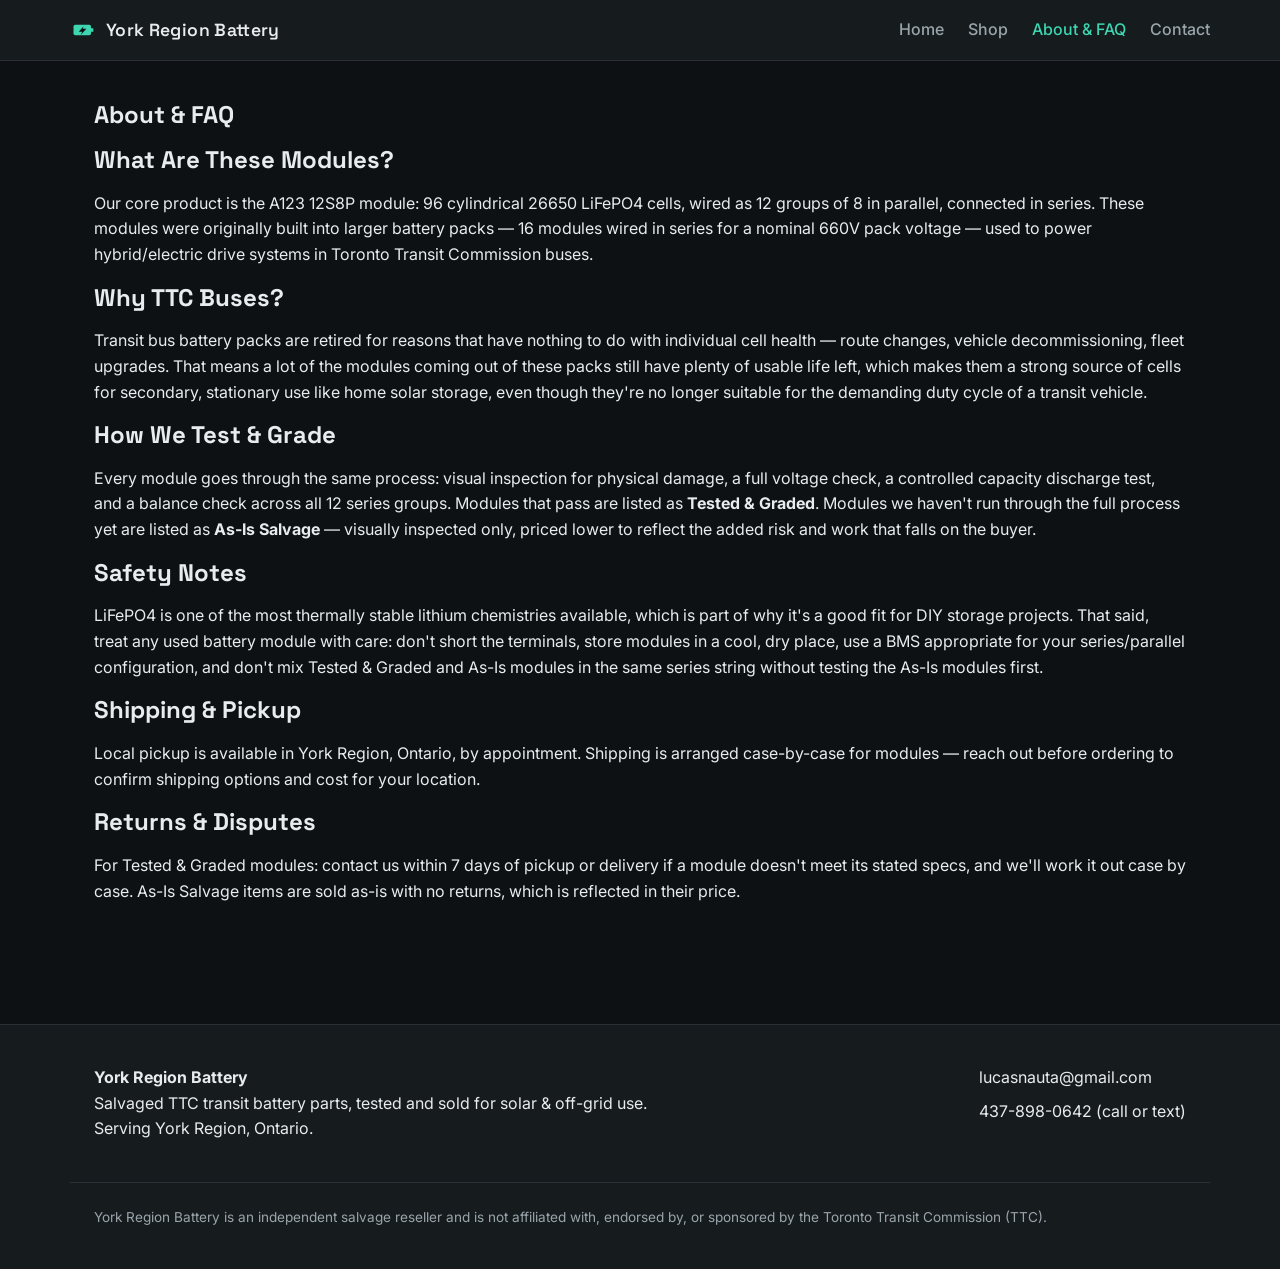
==== about.html @ 5087987e "Add About & FAQ page" ====
<!DOCTYPE html>
<html lang="en">
<head>
  <meta charset="UTF-8">
  <meta name="viewport" content="width=device-width, initial-scale=1.0">
  <title>About &amp; FAQ | York Region Battery</title>
  <meta name="description" content="What A123 LiFePO4 modules are, why they come from TTC transit buses, how York Region Battery tests and grades them, and our safety, shipping, and return policies.">
  <link rel="icon" type="image/svg+xml" href="favicon.svg">
  <link rel="preconnect" href="https://fonts.googleapis.com">
  <link rel="preconnect" href="https://fonts.gstatic.com" crossorigin>
  <link href="https://fonts.googleapis.com/css2?family=Space+Grotesk:wght@500;700&family=Inter:wght@400;500;600&display=swap" rel="stylesheet">
  <link rel="stylesheet" href="css/style.css">
</head>
<body>
  <header class="site-header">
    <div class="container site-header__inner">
      <a class="brand" href="index.html">
        <img class="brand__mark" src="images/placeholders/brand-mark.svg" alt="" width="28" height="28">
        <span class="brand__name">York Region Battery</span>
      </a>
      <nav class="site-nav" aria-label="Primary">
        <a href="index.html">Home</a>
        <a href="shop.html">Shop</a>
        <a href="about.html" aria-current="page">About &amp; FAQ</a>
        <a href="contact.html">Contact</a>
      </nav>
    </div>
  </header>

  <main class="container">
    <section class="page-section">
      <h1>About &amp; FAQ</h1>

      <h2>What Are These Modules?</h2>
      <p>Our core product is the A123 12S8P module: 96 cylindrical 26650 LiFePO4 cells, wired as 12 groups of 8 in parallel, connected in series. These modules were originally built into larger battery packs — 16 modules wired in series for a nominal 660V pack voltage — used to power hybrid/electric drive systems in Toronto Transit Commission buses.</p>

      <h2>Why TTC Buses?</h2>
      <p>Transit bus battery packs are retired for reasons that have nothing to do with individual cell health — route changes, vehicle decommissioning, fleet upgrades. That means a lot of the modules coming out of these packs still have plenty of usable life left, which makes them a strong source of cells for secondary, stationary use like home solar storage, even though they're no longer suitable for the demanding duty cycle of a transit vehicle.</p>

      <h2>How We Test &amp; Grade</h2>
      <p>Every module goes through the same process: visual inspection for physical damage, a full voltage check, a controlled capacity discharge test, and a balance check across all 12 series groups. Modules that pass are listed as <strong>Tested &amp; Graded</strong>. Modules we haven't run through the full process yet are listed as <strong>As-Is Salvage</strong> — visually inspected only, priced lower to reflect the added risk and work that falls on the buyer.</p>

      <h2>Safety Notes</h2>
      <p>LiFePO4 is one of the most thermally stable lithium chemistries available, which is part of why it's a good fit for DIY storage projects. That said, treat any used battery module with care: don't short the terminals, store modules in a cool, dry place, use a BMS appropriate for your series/parallel configuration, and don't mix Tested &amp; Graded and As-Is modules in the same series string without testing the As-Is modules first.</p>

      <h2>Shipping &amp; Pickup</h2>
      <p>Local pickup is available in York Region, Ontario, by appointment. Shipping is arranged case-by-case for modules — reach out before ordering to confirm shipping options and cost for your location.</p>

      <h2>Returns &amp; Disputes</h2>
      <p>For Tested &amp; Graded modules: contact us within 7 days of pickup or delivery if a module doesn't meet its stated specs, and we'll work it out case by case. As-Is Salvage items are sold as-is with no returns, which is reflected in their price.</p>
    </section>
  </main>

  <footer class="site-footer">
    <div class="container site-footer__inner">
      <div class="site-footer__brand">
        <strong>York Region Battery</strong>
        <p>Salvaged TTC transit battery parts, tested and sold for solar &amp; off-grid use.<br>Serving York Region, Ontario.</p>
      </div>
      <div class="site-footer__contact">
        <a href="mailto:lucasnauta@gmail.com">lucasnauta@gmail.com</a>
        <a href="tel:+14378980642">437-898-0642 (call or text)</a>
      </div>
    </div>
    <div class="container site-footer__legal">
      <p>York Region Battery is an independent salvage reseller and is not affiliated with, endorsed by, or sponsored by the Toronto Transit Commission (TTC).</p>
    </div>
  </footer>
</body>
</html>
---- css/style.css ----
/* ---------- Reset & Base ---------- */
*, *::before, *::after { box-sizing: border-box; }
html { font-size: 16px; }
body {
  margin: 0;
  font-family: var(--font-body);
  background-color: var(--color-bg);
  color: var(--color-text);
  line-height: 1.6;
}
img { max-width: 100%; display: block; }
a { color: var(--color-accent); text-decoration: none; }
a:hover { text-decoration: underline; }
h1, h2, h3 { font-family: var(--font-heading); line-height: 1.2; margin: 0 0 var(--space-sm); }
p { margin: 0 0 var(--space-sm); }

/* ---------- Design Tokens ---------- */
:root {
  --color-bg: #0e1113;
  --color-surface: #161b1e;
  --color-surface-alt: #1d2327;
  --color-border: #2a3136;
  --color-text: #e8ecee;
  --color-text-muted: #9aa5ab;
  --color-accent: #3dd6b0;
  --color-accent-dark: #27a885;
  --color-badge-tested-bg: rgba(61, 214, 176, 0.15);
  --color-badge-tested-text: #3dd6b0;
  --color-badge-asis-bg: rgba(154, 165, 171, 0.15);
  --color-badge-asis-text: #9aa5ab;

  --font-heading: 'Space Grotesk', system-ui, sans-serif;
  --font-body: 'Inter', system-ui, sans-serif;

  --space-xs: 0.5rem;
  --space-sm: 1rem;
  --space-md: 1.5rem;
  --space-lg: 2.5rem;
  --space-xl: 4rem;

  --max-width: 1140px;
  --radius: 8px;
}

/* ---------- Layout ---------- */
.container { max-width: var(--max-width); margin: 0 auto; padding: 0 var(--space-md); }
.page-section { padding: var(--space-lg) 0; }

/* ---------- Header ---------- */
.site-header { border-bottom: 1px solid var(--color-border); background-color: var(--color-surface); }
.site-header__inner { display: flex; align-items: center; justify-content: space-between; padding: var(--space-sm) 0; }
.brand { display: flex; align-items: center; gap: var(--space-xs); color: var(--color-text); }
.brand:hover { text-decoration: none; }
.brand__mark { width: 28px; height: 28px; }
.brand__name { font-family: var(--font-heading); font-weight: 600; font-size: 1.1rem; letter-spacing: 0.02em; }
.site-nav { display: flex; gap: var(--space-md); }
.site-nav a { color: var(--color-text-muted); font-weight: 500; }
.site-nav a:hover, .site-nav a[aria-current="page"] { color: var(--color-accent); }

/* ---------- Footer ---------- */
.site-footer { border-top: 1px solid var(--color-border); background-color: var(--color-surface); margin-top: var(--space-xl); padding: var(--space-lg) 0 var(--space-md); }
.site-footer__inner { display: flex; flex-wrap: wrap; gap: var(--space-lg); justify-content: space-between; }
.site-footer__contact a { display: block; color: var(--color-text); margin-bottom: var(--space-xs); }
.site-footer__legal { margin-top: var(--space-md); padding-top: var(--space-md); border-top: 1px solid var(--color-border); color: var(--color-text-muted); font-size: 0.85rem; }

/* ---------- Buttons ---------- */
.button { display: inline-block; padding: 0.65rem 1.25rem; border-radius: var(--radius); font-weight: 600; text-decoration: none; }
.button--primary { background-color: var(--color-accent); color: #04211b; }
.button--primary:hover { background-color: var(--color-accent-dark); text-decoration: none; }
.button--secondary { background-color: transparent; color: var(--color-text); border: 1px solid var(--color-border); }
.button--secondary:hover { border-color: var(--color-accent); color: var(--color-accent); text-decoration: none; }

/* ---------- Badges ---------- */
.badge { display: inline-block; padding: 0.2rem 0.6rem; border-radius: 999px; font-size: 0.75rem; font-weight: 600; letter-spacing: 0.02em; text-transform: uppercase; }
.badge--tested { background-color: var(--color-badge-tested-bg); color: var(--color-badge-tested-text); }
.badge--asis { background-color: var(--color-badge-asis-bg); color: var(--color-badge-asis-text); }

/* ---------- Catalog Grid & Cards ---------- */
.catalog-grid { display: grid; grid-template-columns: repeat(auto-fill, minmax(260px, 1fr)); gap: var(--space-md); margin-top: var(--space-lg); }
.listing-card { background-color: var(--color-surface); border: 1px solid var(--color-border); border-radius: var(--radius); overflow: hidden; display: flex; flex-direction: column; }
.listing-card__image { width: 100%; height: 160px; object-fit: contain; background-color: var(--color-surface-alt); padding: var(--space-md); }
.listing-card__body { padding: var(--space-md); display: flex; flex-direction: column; gap: var(--space-xs); }
.listing-card__title { font-size: 1.05rem; margin: var(--space-xs) 0 0; }
.listing-card__price { color: var(--color-text-muted); font-weight: 600; margin: 0; }
.listing-card__specs { width: 100%; border-collapse: collapse; font-size: 0.85rem; margin: var(--space-xs) 0; }
.listing-card__specs th { text-align: left; color: var(--color-text-muted); font-weight: 500; padding: 0.2rem 0.5rem 0.2rem 0; vertical-align: top; white-space: nowrap; }
.listing-card__specs td { padding: 0.2rem 0; }
.listing-card__description { font-size: 0.9rem; color: var(--color-text-muted); }
.listing-card__actions { display: flex; gap: var(--space-xs); margin-top: var(--space-xs); flex-wrap: wrap; }

/* ---------- Hero ---------- */
.hero { padding: var(--space-xl) 0; }
.hero h1 { font-size: 2.25rem; max-width: 40ch; }
.hero__subhead { max-width: 60ch; color: var(--color-text-muted); font-size: 1.1rem; }
.hero__actions { display: flex; gap: var(--space-sm); margin-top: var(--space-md); flex-wrap: wrap; }

/* ---------- Trust Points ---------- */
.trust-grid { display: grid; grid-template-columns: repeat(auto-fit, minmax(220px, 1fr)); gap: var(--space-md); margin: var(--space-lg) 0; }
.trust-card { background-color: var(--color-surface); border: 1px solid var(--color-border); border-radius: var(--radius); padding: var(--space-md); }
.trust-card h3 { font-size: 1.05rem; color: var(--color-accent); }

/* ---------- Filter Bar ---------- */
.filter-bar { display: flex; gap: var(--space-sm); align-items: center; flex-wrap: wrap; padding: var(--space-md) 0; border-bottom: 1px solid var(--color-border); }
.filter-bar select { background-color: var(--color-surface); color: var(--color-text); border: 1px solid var(--color-border); border-radius: var(--radius); padding: 0.5rem 0.75rem; }
.catalog-empty { padding: var(--space-lg) 0; color: var(--color-text-muted); text-align: center; }

/* ---------- Responsive ---------- */
@media (max-width: 768px) {
  .site-header__inner { flex-direction: column; align-items: flex-start; gap: var(--space-xs); }
  .site-nav { gap: var(--space-sm); flex-wrap: wrap; }
}
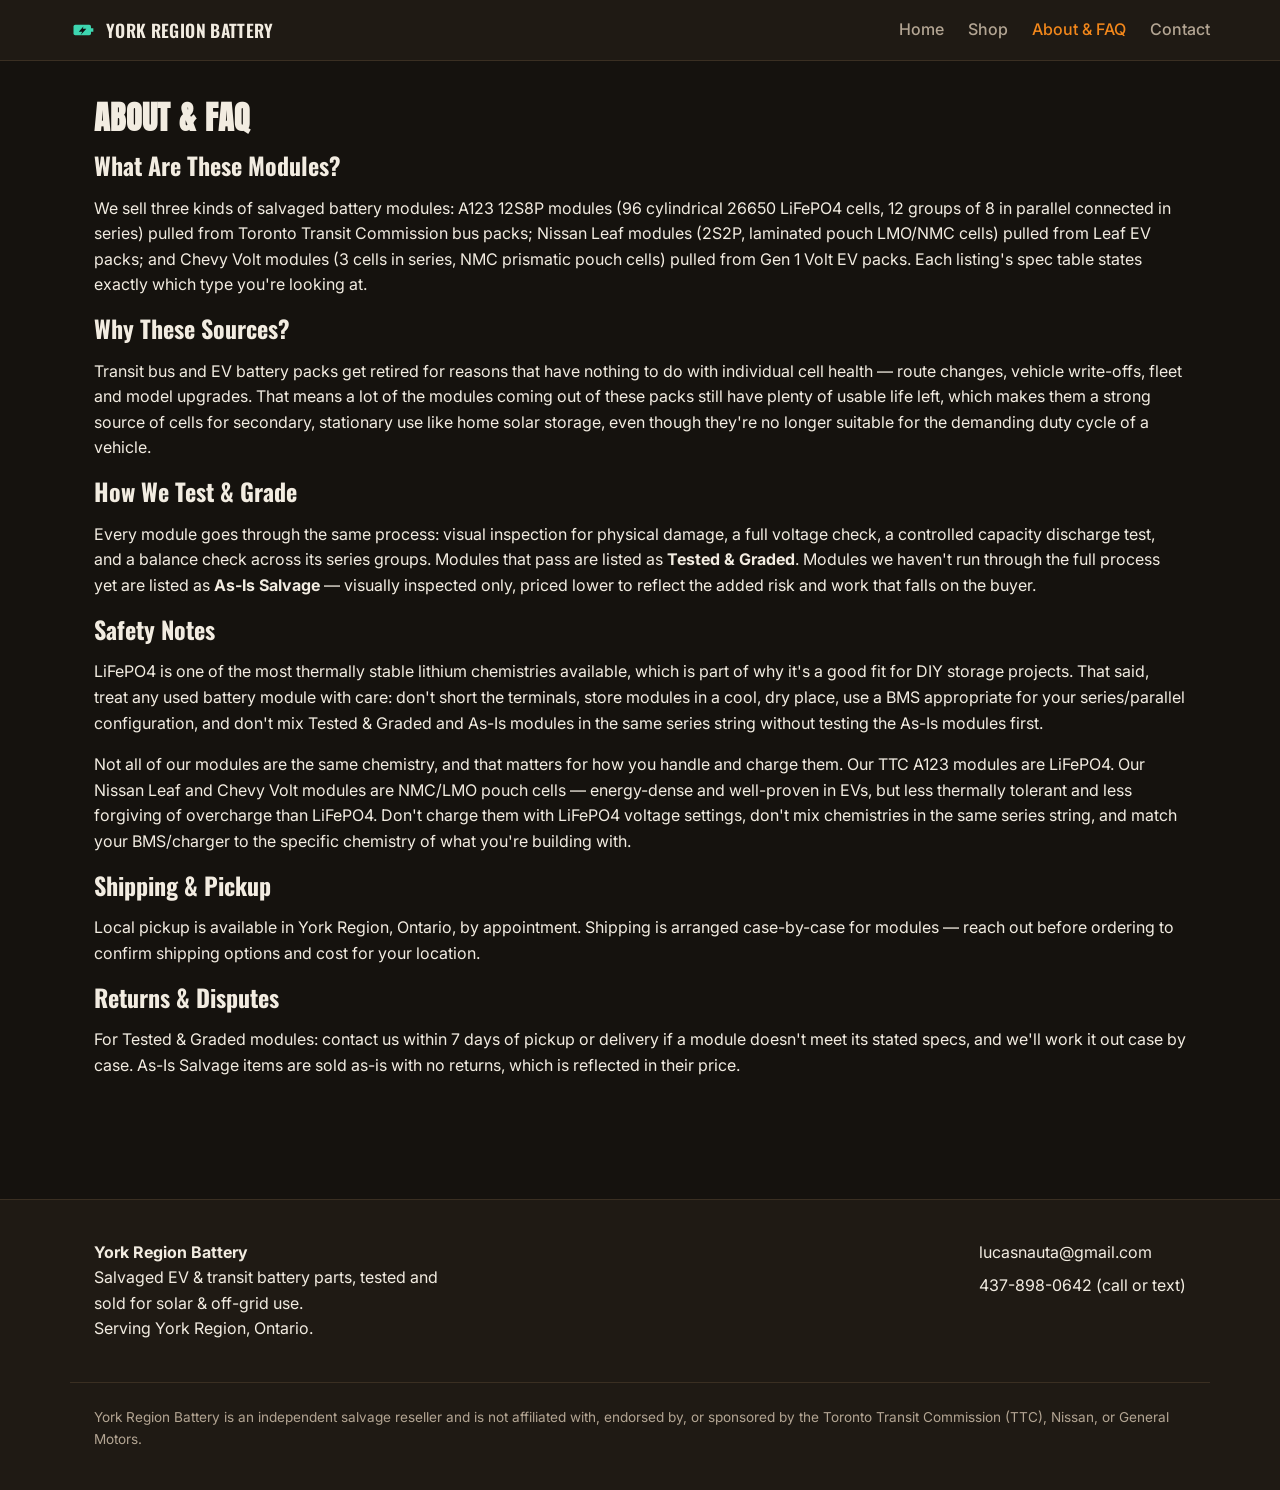
==== commit 8dcc7e03: "Broaden About page content and add chemistry-specific safety note" ====
--- a/about.html
+++ b/about.html
@@ -4,11 +4,11 @@
   <meta charset="UTF-8">
   <meta name="viewport" content="width=device-width, initial-scale=1.0">
   <title>About &amp; FAQ | York Region Battery</title>
-  <meta name="description" content="What A123 LiFePO4 modules are, why they come from TTC transit buses, how York Region Battery tests and grades them, and our safety, shipping, and return policies.">
+  <meta name="description" content="What our salvaged EV and transit battery modules are, why they come from TTC buses, Nissan Leafs, and Chevy Volts, how York Region Battery tests and grades them, and our safety, shipping, and return policies.">
   <link rel="icon" type="image/svg+xml" href="favicon.svg">
   <link rel="preconnect" href="https://fonts.googleapis.com">
   <link rel="preconnect" href="https://fonts.gstatic.com" crossorigin>
-  <link href="https://fonts.googleapis.com/css2?family=Space+Grotesk:wght@500;700&family=Inter:wght@400;500;600&display=swap" rel="stylesheet">
+  <link href="https://fonts.googleapis.com/css2?family=Anton&family=Oswald:wght@500;600;700&family=Inter:wght@400;500;600&display=swap" rel="stylesheet">
   <link rel="stylesheet" href="css/style.css">
 </head>
 <body>
@@ -32,16 +32,17 @@
       <h1>About &amp; FAQ</h1>
 
       <h2>What Are These Modules?</h2>
-      <p>Our core product is the A123 12S8P module: 96 cylindrical 26650 LiFePO4 cells, wired as 12 groups of 8 in parallel, connected in series. These modules were originally built into larger battery packs — 16 modules wired in series for a nominal 660V pack voltage — used to power hybrid/electric drive systems in Toronto Transit Commission buses.</p>
+      <p>We sell three kinds of salvaged battery modules: A123 12S8P modules (96 cylindrical 26650 LiFePO4 cells, 12 groups of 8 in parallel connected in series) pulled from Toronto Transit Commission bus packs; Nissan Leaf modules (2S2P, laminated pouch LMO/NMC cells) pulled from Leaf EV packs; and Chevy Volt modules (3 cells in series, NMC prismatic pouch cells) pulled from Gen 1 Volt EV packs. Each listing's spec table states exactly which type you're looking at.</p>
 
-      <h2>Why TTC Buses?</h2>
-      <p>Transit bus battery packs are retired for reasons that have nothing to do with individual cell health — route changes, vehicle decommissioning, fleet upgrades. That means a lot of the modules coming out of these packs still have plenty of usable life left, which makes them a strong source of cells for secondary, stationary use like home solar storage, even though they're no longer suitable for the demanding duty cycle of a transit vehicle.</p>
+      <h2>Why These Sources?</h2>
+      <p>Transit bus and EV battery packs get retired for reasons that have nothing to do with individual cell health — route changes, vehicle write-offs, fleet and model upgrades. That means a lot of the modules coming out of these packs still have plenty of usable life left, which makes them a strong source of cells for secondary, stationary use like home solar storage, even though they're no longer suitable for the demanding duty cycle of a vehicle.</p>
 
       <h2>How We Test &amp; Grade</h2>
-      <p>Every module goes through the same process: visual inspection for physical damage, a full voltage check, a controlled capacity discharge test, and a balance check across all 12 series groups. Modules that pass are listed as <strong>Tested &amp; Graded</strong>. Modules we haven't run through the full process yet are listed as <strong>As-Is Salvage</strong> — visually inspected only, priced lower to reflect the added risk and work that falls on the buyer.</p>
+      <p>Every module goes through the same process: visual inspection for physical damage, a full voltage check, a controlled capacity discharge test, and a balance check across its series groups. Modules that pass are listed as <strong>Tested &amp; Graded</strong>. Modules we haven't run through the full process yet are listed as <strong>As-Is Salvage</strong> — visually inspected only, priced lower to reflect the added risk and work that falls on the buyer.</p>
 
       <h2>Safety Notes</h2>
       <p>LiFePO4 is one of the most thermally stable lithium chemistries available, which is part of why it's a good fit for DIY storage projects. That said, treat any used battery module with care: don't short the terminals, store modules in a cool, dry place, use a BMS appropriate for your series/parallel configuration, and don't mix Tested &amp; Graded and As-Is modules in the same series string without testing the As-Is modules first.</p>
+      <p>Not all of our modules are the same chemistry, and that matters for how you handle and charge them. Our TTC A123 modules are LiFePO4. Our Nissan Leaf and Chevy Volt modules are NMC/LMO pouch cells — energy-dense and well-proven in EVs, but less thermally tolerant and less forgiving of overcharge than LiFePO4. Don't charge them with LiFePO4 voltage settings, don't mix chemistries in the same series string, and match your BMS/charger to the specific chemistry of what you're building with.</p>
 
       <h2>Shipping &amp; Pickup</h2>
       <p>Local pickup is available in York Region, Ontario, by appointment. Shipping is arranged case-by-case for modules — reach out before ordering to confirm shipping options and cost for your location.</p>
@@ -55,7 +56,7 @@
     <div class="container site-footer__inner">
       <div class="site-footer__brand">
         <strong>York Region Battery</strong>
-        <p>Salvaged TTC transit battery parts, tested and sold for solar &amp; off-grid use.<br>Serving York Region, Ontario.</p>
+        <p>Salvaged EV &amp; transit battery parts, tested and sold for solar &amp; off-grid use.<br>Serving York Region, Ontario.</p>
       </div>
       <div class="site-footer__contact">
         <a href="mailto:lucasnauta@gmail.com">lucasnauta@gmail.com</a>
@@ -63,7 +64,7 @@
       </div>
     </div>
     <div class="container site-footer__legal">
-      <p>York Region Battery is an independent salvage reseller and is not affiliated with, endorsed by, or sponsored by the Toronto Transit Commission (TTC).</p>
+      <p>York Region Battery is an independent salvage reseller and is not affiliated with, endorsed by, or sponsored by the Toronto Transit Commission (TTC), Nissan, or General Motors.</p>
     </div>
   </footer>
 </body>
--- a/css/style.css
+++ b/css/style.css
@@ -11,25 +11,28 @@
 img { max-width: 100%; display: block; }
 a { color: var(--color-accent); text-decoration: none; }
 a:hover { text-decoration: underline; }
-h1, h2, h3 { font-family: var(--font-heading); line-height: 1.2; margin: 0 0 var(--space-sm); }
+h1 { font-family: var(--font-display); text-transform: uppercase; letter-spacing: 0.01em; line-height: 1.05; margin: 0 0 var(--space-sm); font-size: 2rem; }
+h2, h3 { font-family: var(--font-heading); line-height: 1.2; margin: 0 0 var(--space-sm); }
 p { margin: 0 0 var(--space-sm); }
 
 /* ---------- Design Tokens ---------- */
 :root {
-  --color-bg: #0e1113;
-  --color-surface: #161b1e;
-  --color-surface-alt: #1d2327;
-  --color-border: #2a3136;
-  --color-text: #e8ecee;
-  --color-text-muted: #9aa5ab;
-  --color-accent: #3dd6b0;
-  --color-accent-dark: #27a885;
-  --color-badge-tested-bg: rgba(61, 214, 176, 0.15);
-  --color-badge-tested-text: #3dd6b0;
-  --color-badge-asis-bg: rgba(154, 165, 171, 0.15);
-  --color-badge-asis-text: #9aa5ab;
+  --color-bg: #15120e;
+  --color-surface: #1f1a14;
+  --color-surface-alt: #2a2218;
+  --color-border: #3a2f22;
+  --color-border-ink: #0a0806;
+  --color-text: #f2ece1;
+  --color-text-muted: #b3a593;
+  --color-accent: #f2871b;
+  --color-accent-dark: #c96a0f;
+  --color-good: #4fd19f;
+  --color-good-bg: rgba(79, 209, 159, 0.15);
+  --color-caution: #f2871b;
+  --color-caution-bg: rgba(242, 135, 27, 0.18);
 
-  --font-heading: 'Space Grotesk', system-ui, sans-serif;
+  --font-display: 'Anton', system-ui, sans-serif;
+  --font-heading: 'Oswald', system-ui, sans-serif;
   --font-body: 'Inter', system-ui, sans-serif;
 
   --space-xs: 0.5rem;
@@ -46,13 +49,16 @@
 .container { max-width: var(--max-width); margin: 0 auto; padding: 0 var(--space-md); }
 .page-section { padding: var(--space-lg) 0; }
 
+/* ---------- Eyebrow ---------- */
+.eyebrow { font-family: var(--font-heading); text-transform: uppercase; letter-spacing: 0.15em; font-size: 0.8rem; font-weight: 600; color: var(--color-accent); margin: 0 0 var(--space-xs); }
+
 /* ---------- Header ---------- */
 .site-header { border-bottom: 1px solid var(--color-border); background-color: var(--color-surface); }
 .site-header__inner { display: flex; align-items: center; justify-content: space-between; padding: var(--space-sm) 0; }
 .brand { display: flex; align-items: center; gap: var(--space-xs); color: var(--color-text); }
 .brand:hover { text-decoration: none; }
 .brand__mark { width: 28px; height: 28px; }
-.brand__name { font-family: var(--font-heading); font-weight: 600; font-size: 1.1rem; letter-spacing: 0.02em; }
+.brand__name { font-family: var(--font-heading); font-weight: 600; font-size: 1.1rem; letter-spacing: 0.02em; text-transform: uppercase; }
 .site-nav { display: flex; gap: var(--space-md); }
 .site-nav a { color: var(--color-text-muted); font-weight: 500; }
 .site-nav a:hover, .site-nav a[aria-current="page"] { color: var(--color-accent); }
@@ -60,24 +66,27 @@
 /* ---------- Footer ---------- */
 .site-footer { border-top: 1px solid var(--color-border); background-color: var(--color-surface); margin-top: var(--space-xl); padding: var(--space-lg) 0 var(--space-md); }
 .site-footer__inner { display: flex; flex-wrap: wrap; gap: var(--space-lg); justify-content: space-between; }
+.site-footer__brand { max-width: 36ch; }
 .site-footer__contact a { display: block; color: var(--color-text); margin-bottom: var(--space-xs); }
 .site-footer__legal { margin-top: var(--space-md); padding-top: var(--space-md); border-top: 1px solid var(--color-border); color: var(--color-text-muted); font-size: 0.85rem; }
 
 /* ---------- Buttons ---------- */
-.button { display: inline-block; padding: 0.65rem 1.25rem; border-radius: var(--radius); font-weight: 600; text-decoration: none; }
-.button--primary { background-color: var(--color-accent); color: #04211b; }
-.button--primary:hover { background-color: var(--color-accent-dark); text-decoration: none; }
-.button--secondary { background-color: transparent; color: var(--color-text); border: 1px solid var(--color-border); }
-.button--secondary:hover { border-color: var(--color-accent); color: var(--color-accent); text-decoration: none; }
+.button { display: inline-block; padding: 0.65rem 1.25rem; border-radius: 4px; font-family: var(--font-heading); font-weight: 600; text-transform: uppercase; letter-spacing: 0.03em; text-decoration: none; border: 2px solid var(--color-border-ink); box-shadow: 3px 3px 0 var(--color-border-ink); transition: transform 0.15s ease, box-shadow 0.15s ease; }
+.button:hover { transform: translate(-1px, -1px); box-shadow: 4px 4px 0 var(--color-border-ink); text-decoration: none; }
+.button--primary { background-color: var(--color-accent); color: #1a0e00; }
+.button--primary:hover { background-color: var(--color-accent-dark); }
+.button--secondary { background-color: var(--color-surface); color: var(--color-text); }
+.button--secondary:hover { border-color: var(--color-accent); color: var(--color-accent); }
 
 /* ---------- Badges ---------- */
-.badge { display: inline-block; padding: 0.2rem 0.6rem; border-radius: 999px; font-size: 0.75rem; font-weight: 600; letter-spacing: 0.02em; text-transform: uppercase; }
-.badge--tested { background-color: var(--color-badge-tested-bg); color: var(--color-badge-tested-text); }
-.badge--asis { background-color: var(--color-badge-asis-bg); color: var(--color-badge-asis-text); }
+.badge { display: inline-block; padding: 0.2rem 0.6rem; border: 1.5px solid var(--color-border-ink); border-radius: 3px; font-size: 0.72rem; font-weight: 700; letter-spacing: 0.04em; text-transform: uppercase; font-family: var(--font-heading); transform: skewX(-6deg); }
+.badge--tested { background-color: var(--color-good-bg); color: var(--color-good); }
+.badge--asis { background-color: var(--color-caution-bg); color: var(--color-caution); }
 
 /* ---------- Catalog Grid & Cards ---------- */
 .catalog-grid { display: grid; grid-template-columns: repeat(auto-fill, minmax(260px, 1fr)); gap: var(--space-md); margin-top: var(--space-lg); }
-.listing-card { background-color: var(--color-surface); border: 1px solid var(--color-border); border-radius: var(--radius); overflow: hidden; display: flex; flex-direction: column; }
+.listing-card { background-color: var(--color-surface); border: 1px solid var(--color-border); border-radius: var(--radius); overflow: hidden; display: flex; flex-direction: column; transition: transform 0.15s ease, border-color 0.15s ease; }
+.listing-card:hover { transform: translateY(-2px); border-color: var(--color-accent); }
 .listing-card__image { width: 100%; height: 160px; object-fit: contain; background-color: var(--color-surface-alt); padding: var(--space-md); }
 .listing-card__body { padding: var(--space-md); display: flex; flex-direction: column; gap: var(--space-xs); }
 .listing-card__title { font-size: 1.05rem; margin: var(--space-xs) 0 0; }
@@ -89,8 +98,14 @@
 .listing-card__actions { display: flex; gap: var(--space-xs); margin-top: var(--space-xs); flex-wrap: wrap; }
 
 /* ---------- Hero ---------- */
-.hero { padding: var(--space-xl) 0; }
-.hero h1 { font-size: 2.25rem; max-width: 40ch; }
+.hero {
+  position: relative;
+  padding: var(--space-xl) 0 calc(var(--space-xl) + 28px);
+  background-image: repeating-radial-gradient(circle at 0 0, rgba(242, 135, 27, 0.08) 0, rgba(242, 135, 27, 0.08) 1px, transparent 1px, transparent 14px);
+  background-size: 14px 14px;
+  clip-path: polygon(0 0, 100% 0, 100% calc(100% - 28px), 0 100%);
+}
+.hero h1 { font-size: 2.75rem; max-width: 42ch; margin-top: var(--space-xs); }
 .hero__subhead { max-width: 60ch; color: var(--color-text-muted); font-size: 1.1rem; }
 .hero__actions { display: flex; gap: var(--space-sm); margin-top: var(--space-md); flex-wrap: wrap; }
 
@@ -104,6 +119,9 @@
 .filter-bar select { background-color: var(--color-surface); color: var(--color-text); border: 1px solid var(--color-border); border-radius: var(--radius); padding: 0.5rem 0.75rem; }
 .catalog-empty { padding: var(--space-lg) 0; color: var(--color-text-muted); text-align: center; }
 
+/* ---------- Contact Actions ---------- */
+.contact-actions { display: flex; gap: var(--space-sm); margin: var(--space-md) 0; flex-wrap: wrap; }
+
 /* ---------- Responsive ---------- */
 @media (max-width: 768px) {
   .site-header__inner { flex-direction: column; align-items: flex-start; gap: var(--space-xs); }
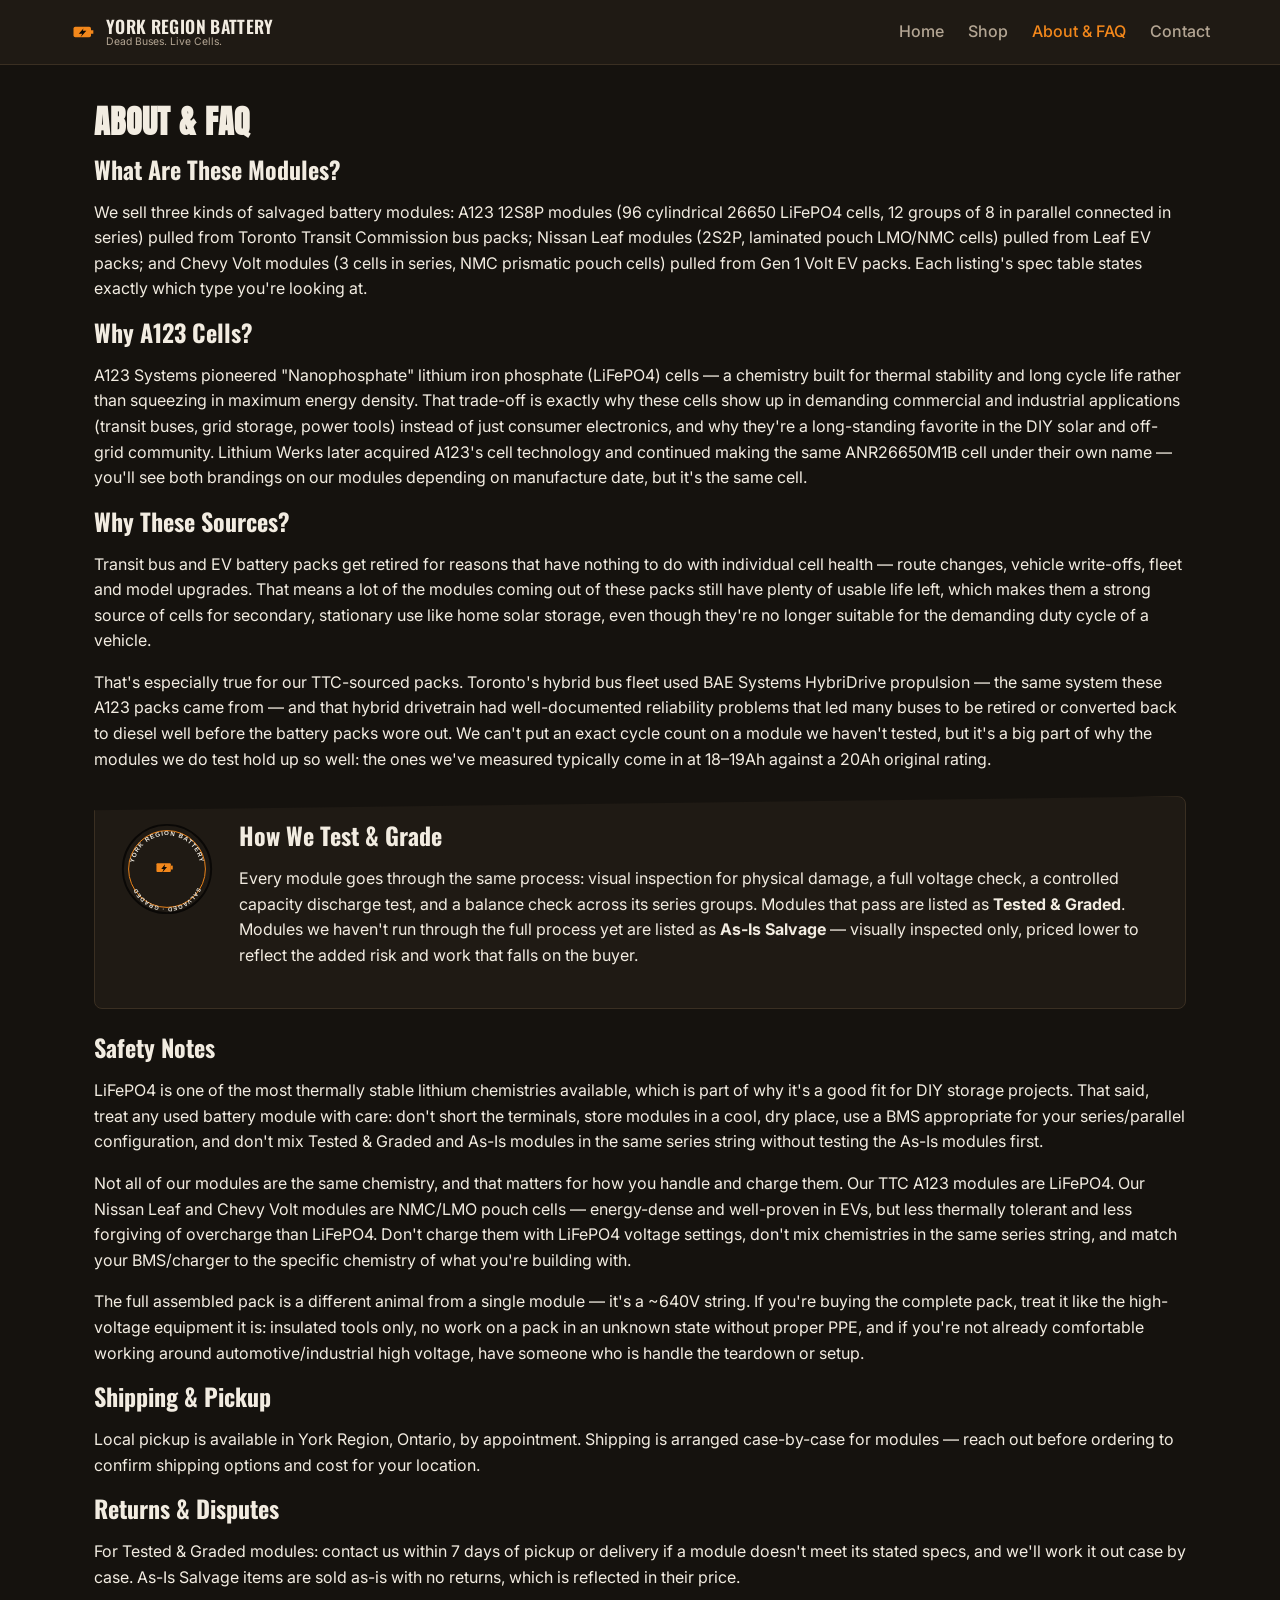
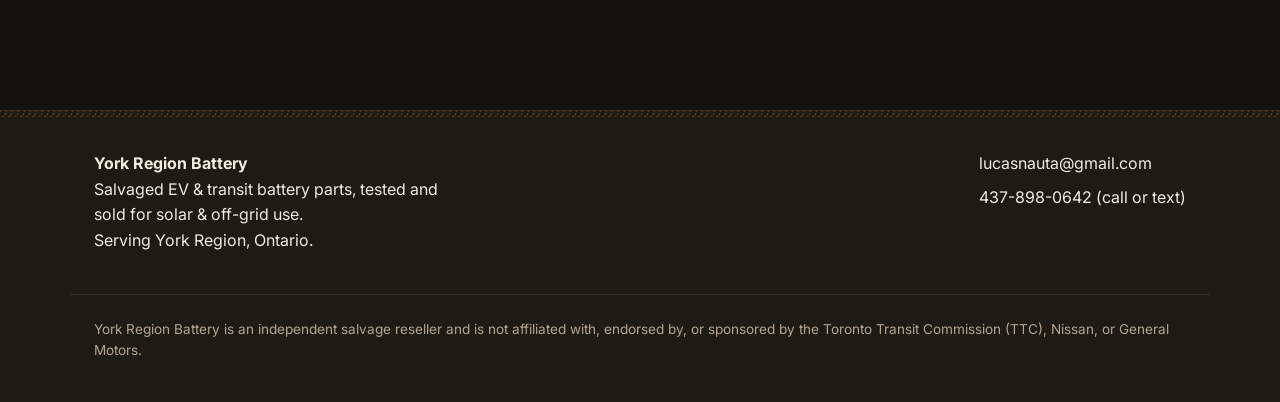
==== commit 5863c5ac: "Add A123/TTC provenance content and inspection-stamp mark to About page" ====
--- a/about.html
+++ b/about.html
@@ -16,7 +16,10 @@
     <div class="container site-header__inner">
       <a class="brand" href="index.html">
         <img class="brand__mark" src="images/placeholders/brand-mark.svg" alt="" width="28" height="28">
-        <span class="brand__name">York Region Battery</span>
+        <span class="brand__text">
+          <span class="brand__name">York Region Battery</span>
+          <span class="brand__tagline">Dead Buses. Live Cells.</span>
+        </span>
       </a>
       <nav class="site-nav" aria-label="Primary">
         <a href="index.html">Home</a>
@@ -34,15 +37,25 @@
       <h2>What Are These Modules?</h2>
       <p>We sell three kinds of salvaged battery modules: A123 12S8P modules (96 cylindrical 26650 LiFePO4 cells, 12 groups of 8 in parallel connected in series) pulled from Toronto Transit Commission bus packs; Nissan Leaf modules (2S2P, laminated pouch LMO/NMC cells) pulled from Leaf EV packs; and Chevy Volt modules (3 cells in series, NMC prismatic pouch cells) pulled from Gen 1 Volt EV packs. Each listing's spec table states exactly which type you're looking at.</p>
 
+      <h2>Why A123 Cells?</h2>
+      <p>A123 Systems pioneered "Nanophosphate" lithium iron phosphate (LiFePO4) cells — a chemistry built for thermal stability and long cycle life rather than squeezing in maximum energy density. That trade-off is exactly why these cells show up in demanding commercial and industrial applications (transit buses, grid storage, power tools) instead of just consumer electronics, and why they're a long-standing favorite in the DIY solar and off-grid community. Lithium Werks later acquired A123's cell technology and continued making the same ANR26650M1B cell under their own name — you'll see both brandings on our modules depending on manufacture date, but it's the same cell.</p>
+
       <h2>Why These Sources?</h2>
       <p>Transit bus and EV battery packs get retired for reasons that have nothing to do with individual cell health — route changes, vehicle write-offs, fleet and model upgrades. That means a lot of the modules coming out of these packs still have plenty of usable life left, which makes them a strong source of cells for secondary, stationary use like home solar storage, even though they're no longer suitable for the demanding duty cycle of a vehicle.</p>
+      <p>That's especially true for our TTC-sourced packs. Toronto's hybrid bus fleet used BAE Systems HybriDrive propulsion — the same system these A123 packs came from — and that hybrid drivetrain had well-documented reliability problems that led many buses to be retired or converted back to diesel well before the battery packs wore out. We can't put an exact cycle count on a module we haven't tested, but it's a big part of why the modules we do test hold up so well: the ones we've measured typically come in at 18–19Ah against a 20Ah original rating.</p>
 
-      <h2>How We Test &amp; Grade</h2>
-      <p>Every module goes through the same process: visual inspection for physical damage, a full voltage check, a controlled capacity discharge test, and a balance check across its series groups. Modules that pass are listed as <strong>Tested &amp; Graded</strong>. Modules we haven't run through the full process yet are listed as <strong>As-Is Salvage</strong> — visually inspected only, priced lower to reflect the added risk and work that falls on the buyer.</p>
+      <div class="section-accent">
+        <img class="stamp-mark" src="images/placeholders/inspection-stamp.svg" alt="" width="96" height="96">
+        <div>
+          <h2>How We Test &amp; Grade</h2>
+          <p>Every module goes through the same process: visual inspection for physical damage, a full voltage check, a controlled capacity discharge test, and a balance check across its series groups. Modules that pass are listed as <strong>Tested &amp; Graded</strong>. Modules we haven't run through the full process yet are listed as <strong>As-Is Salvage</strong> — visually inspected only, priced lower to reflect the added risk and work that falls on the buyer.</p>
+        </div>
+      </div>
 
       <h2>Safety Notes</h2>
       <p>LiFePO4 is one of the most thermally stable lithium chemistries available, which is part of why it's a good fit for DIY storage projects. That said, treat any used battery module with care: don't short the terminals, store modules in a cool, dry place, use a BMS appropriate for your series/parallel configuration, and don't mix Tested &amp; Graded and As-Is modules in the same series string without testing the As-Is modules first.</p>
       <p>Not all of our modules are the same chemistry, and that matters for how you handle and charge them. Our TTC A123 modules are LiFePO4. Our Nissan Leaf and Chevy Volt modules are NMC/LMO pouch cells — energy-dense and well-proven in EVs, but less thermally tolerant and less forgiving of overcharge than LiFePO4. Don't charge them with LiFePO4 voltage settings, don't mix chemistries in the same series string, and match your BMS/charger to the specific chemistry of what you're building with.</p>
+      <p>The full assembled pack is a different animal from a single module — it's a ~640V string. If you're buying the complete pack, treat it like the high-voltage equipment it is: insulated tools only, no work on a pack in an unknown state without proper PPE, and if you're not already comfortable working around automotive/industrial high voltage, have someone who is handle the teardown or setup.</p>
 
       <h2>Shipping &amp; Pickup</h2>
       <p>Local pickup is available in York Region, Ontario, by appointment. Shipping is arranged case-by-case for modules — reach out before ordering to confirm shipping options and cost for your location.</p>
--- a/css/style.css
+++ b/css/style.css
@@ -58,13 +58,16 @@
 .brand { display: flex; align-items: center; gap: var(--space-xs); color: var(--color-text); }
 .brand:hover { text-decoration: none; }
 .brand__mark { width: 28px; height: 28px; }
+.brand__text { display: flex; flex-direction: column; line-height: 1.15; }
 .brand__name { font-family: var(--font-heading); font-weight: 600; font-size: 1.1rem; letter-spacing: 0.02em; text-transform: uppercase; }
+.brand__tagline { font-family: var(--font-body); font-size: 0.65rem; font-weight: 400; color: var(--color-text-muted); text-transform: none; letter-spacing: 0; }
 .site-nav { display: flex; gap: var(--space-md); }
 .site-nav a { color: var(--color-text-muted); font-weight: 500; }
 .site-nav a:hover, .site-nav a[aria-current="page"] { color: var(--color-accent); }
 
 /* ---------- Footer ---------- */
-.site-footer { border-top: 1px solid var(--color-border); background-color: var(--color-surface); margin-top: var(--space-xl); padding: var(--space-lg) 0 var(--space-md); }
+.site-footer { position: relative; border-top: 1px solid var(--color-border); background-color: var(--color-surface); margin-top: var(--space-xl); padding: var(--space-lg) 0 var(--space-md); }
+.site-footer::before { content: ""; position: absolute; top: 0; left: 0; right: 0; height: 6px; background-image: repeating-radial-gradient(circle at 0 0, rgba(242, 135, 27, 0.3) 0, rgba(242, 135, 27, 0.3) 1px, transparent 1px, transparent 6px); background-size: 6px 6px; }
 .site-footer__inner { display: flex; flex-wrap: wrap; gap: var(--space-lg); justify-content: space-between; }
 .site-footer__brand { max-width: 36ch; }
 .site-footer__contact a { display: block; color: var(--color-text); margin-bottom: var(--space-xs); }
@@ -72,7 +75,7 @@
 
 /* ---------- Buttons ---------- */
 .button { display: inline-block; padding: 0.65rem 1.25rem; border-radius: 4px; font-family: var(--font-heading); font-weight: 600; text-transform: uppercase; letter-spacing: 0.03em; text-decoration: none; border: 2px solid var(--color-border-ink); box-shadow: 3px 3px 0 var(--color-border-ink); transition: transform 0.15s ease, box-shadow 0.15s ease; }
-.button:hover { transform: translate(-1px, -1px); box-shadow: 4px 4px 0 var(--color-border-ink); text-decoration: none; }
+.button:hover { transform: translate(-2px, -2px); box-shadow: 6px 6px 0 var(--color-border-ink); text-decoration: none; }
 .button--primary { background-color: var(--color-accent); color: #1a0e00; }
 .button--primary:hover { background-color: var(--color-accent-dark); }
 .button--secondary { background-color: var(--color-surface); color: var(--color-text); }
@@ -101,13 +104,20 @@
 .hero {
   position: relative;
   padding: var(--space-xl) 0 calc(var(--space-xl) + 28px);
-  background-image: repeating-radial-gradient(circle at 0 0, rgba(242, 135, 27, 0.08) 0, rgba(242, 135, 27, 0.08) 1px, transparent 1px, transparent 14px);
-  background-size: 14px 14px;
+  background-image:
+    repeating-radial-gradient(circle at 0 0, rgba(242, 135, 27, 0.12) 0, rgba(242, 135, 27, 0.12) 1.5px, transparent 1.5px, transparent 10px),
+    radial-gradient(circle at 50% 30%, rgba(0, 0, 0, 0) 0%, rgba(0, 0, 0, 0.45) 100%);
+  background-size: 10px 10px, 100% 100%;
   clip-path: polygon(0 0, 100% 0, 100% calc(100% - 28px), 0 100%);
 }
-.hero h1 { font-size: 2.75rem; max-width: 42ch; margin-top: var(--space-xs); }
+.hero h1 { font-size: 2.75rem; max-width: 42ch; margin-top: var(--space-xs); text-shadow: 4px 4px 0 var(--color-border-ink); }
+.hero__stat { display: inline-flex; flex-direction: column; align-items: flex-start; gap: 0.1rem; margin-top: var(--space-md); padding: var(--space-sm) var(--space-md); background-color: var(--color-surface); border: 2px solid var(--color-border-ink); box-shadow: 3px 3px 0 var(--color-border-ink); transform: skewX(-4deg); }
+.hero__stat-label { display: block; font-family: var(--font-heading); font-size: 0.7rem; font-weight: 700; text-transform: uppercase; letter-spacing: 0.1em; color: var(--color-text-muted); transform: skewX(4deg); }
+.hero__stat-number { display: block; font-family: var(--font-display); font-size: 2rem; color: var(--color-accent); line-height: 1; transform: skewX(4deg); }
+.hero__stat-sub { display: block; font-family: var(--font-body); font-size: 0.75rem; color: var(--color-text-muted); transform: skewX(4deg); }
 .hero__subhead { max-width: 60ch; color: var(--color-text-muted); font-size: 1.1rem; }
 .hero__actions { display: flex; gap: var(--space-sm); margin-top: var(--space-md); flex-wrap: wrap; }
+.hero__tagline { font-family: var(--font-heading); font-size: 1.1rem; font-weight: 600; color: var(--color-accent); text-transform: uppercase; letter-spacing: 0.02em; margin: 0 0 var(--space-sm); }
 
 /* ---------- Trust Points ---------- */
 .trust-grid { display: grid; grid-template-columns: repeat(auto-fit, minmax(220px, 1fr)); gap: var(--space-md); margin: var(--space-lg) 0; }
@@ -122,8 +132,14 @@
 /* ---------- Contact Actions ---------- */
 .contact-actions { display: flex; gap: var(--space-sm); margin: var(--space-md) 0; flex-wrap: wrap; }
 
+/* ---------- Section Accent (stamp callout) ---------- */
+.section-accent { display: flex; gap: var(--space-md); align-items: flex-start; background-color: var(--color-surface); border: 1px solid var(--color-border); border-radius: var(--radius); padding: var(--space-md); clip-path: polygon(0 14px, 100% 0, 100% 100%, 0 100%); margin: var(--space-md) 0; }
+.section-accent > div { flex: 1; }
+.stamp-mark { flex-shrink: 0; width: 96px; height: 96px; }
+
 /* ---------- Responsive ---------- */
 @media (max-width: 768px) {
   .site-header__inner { flex-direction: column; align-items: flex-start; gap: var(--space-xs); }
   .site-nav { gap: var(--space-sm); flex-wrap: wrap; }
+  .section-accent { flex-direction: column; }
 }
